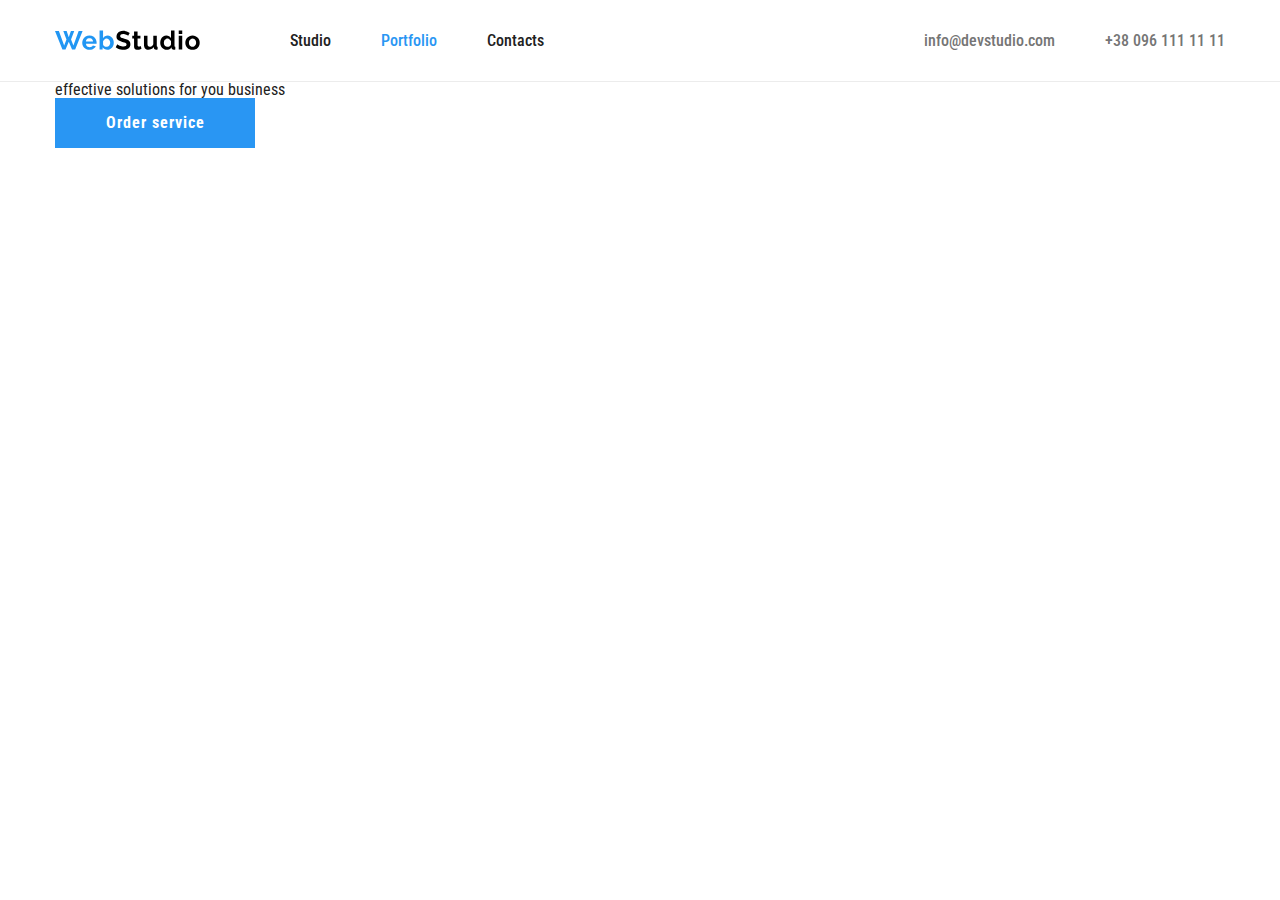
==== Portfolio.html @ 479fd9ca "use buttom" ====
<!DOCTYPE html>
<html lang="en">

<head>
    <meta charset="UTF-8">
	<title>Portfolio</title>
	<link rel="stylesheet" href="css/styles.css">
</head>

<body>
    <header class="header">
        <div class="container header_container">
            <a class="header_logo" href="#">
                <img src="images/header_logo.svg" alt="WebStudio" width="145" height="31">
            </a>
            <nav class="header_nav">
                <a href="index.html">Studio</a>
                <a class="active" href="#">Portfolio</a>
                <a href="#">Contacts</a>
            </nav>
            <div class="header_info">
                <a href="mailto:info@devstudio.com">info@devstudio.com</a>
                <a href="tel:+380961111111">+38 096 111 11 11</a>
            </div>
        </div>
    </header>
    
    <main>
        <section class="hero">
            <div class="container">
                <div class="hero_box">
                    <h1 class="hera_title">effective solutions for you business</h1>
                    <button class="hero_btn btn">Order service</button>
                </div>
            </div>
        </section>
    </main>
</body>
---- css/styles.css ----
@import url(reset.css);
@import url(font.css);

body {
    font-family: "Roboto", sans-serif;
    color: #212121;
}

.container {
    width: 1200px;
    margin: 0 auto;
    padding: 0 15px;
}

.btn {
    display: inline-block;
    color: #fff;
    font-size: 16px;
    font-weight: 700;
    letter-spacing: 1px;
    background: #2996F3;
    text-decoration: none;
    padding: 17px;
    min-width: 200px;
    cursor: pointer;
    text-align: center;
}

.header {
    padding: 25px 0;
    font-weight: 500;
    border-bottom: 1px solid #ececec;
}

.header_container {
    display: flex;
    align-items: center;
}

.header_logo {
    margin-right: 90px;
}

.header_nav,.header_info {
    display: flex;
    gap: 50px;
}

.header_nav a {
    text-decoration: none;
    color: #212121;
}

.header_info {
    margin-left: auto;
}

.header_info a {
    color: #757575;
    text-decoration: none;
}

.header_info a:hover, .header_nav a:hover {
    color: #2996F3;
}

.header_nav a.active {
    color: #2996F3;
}
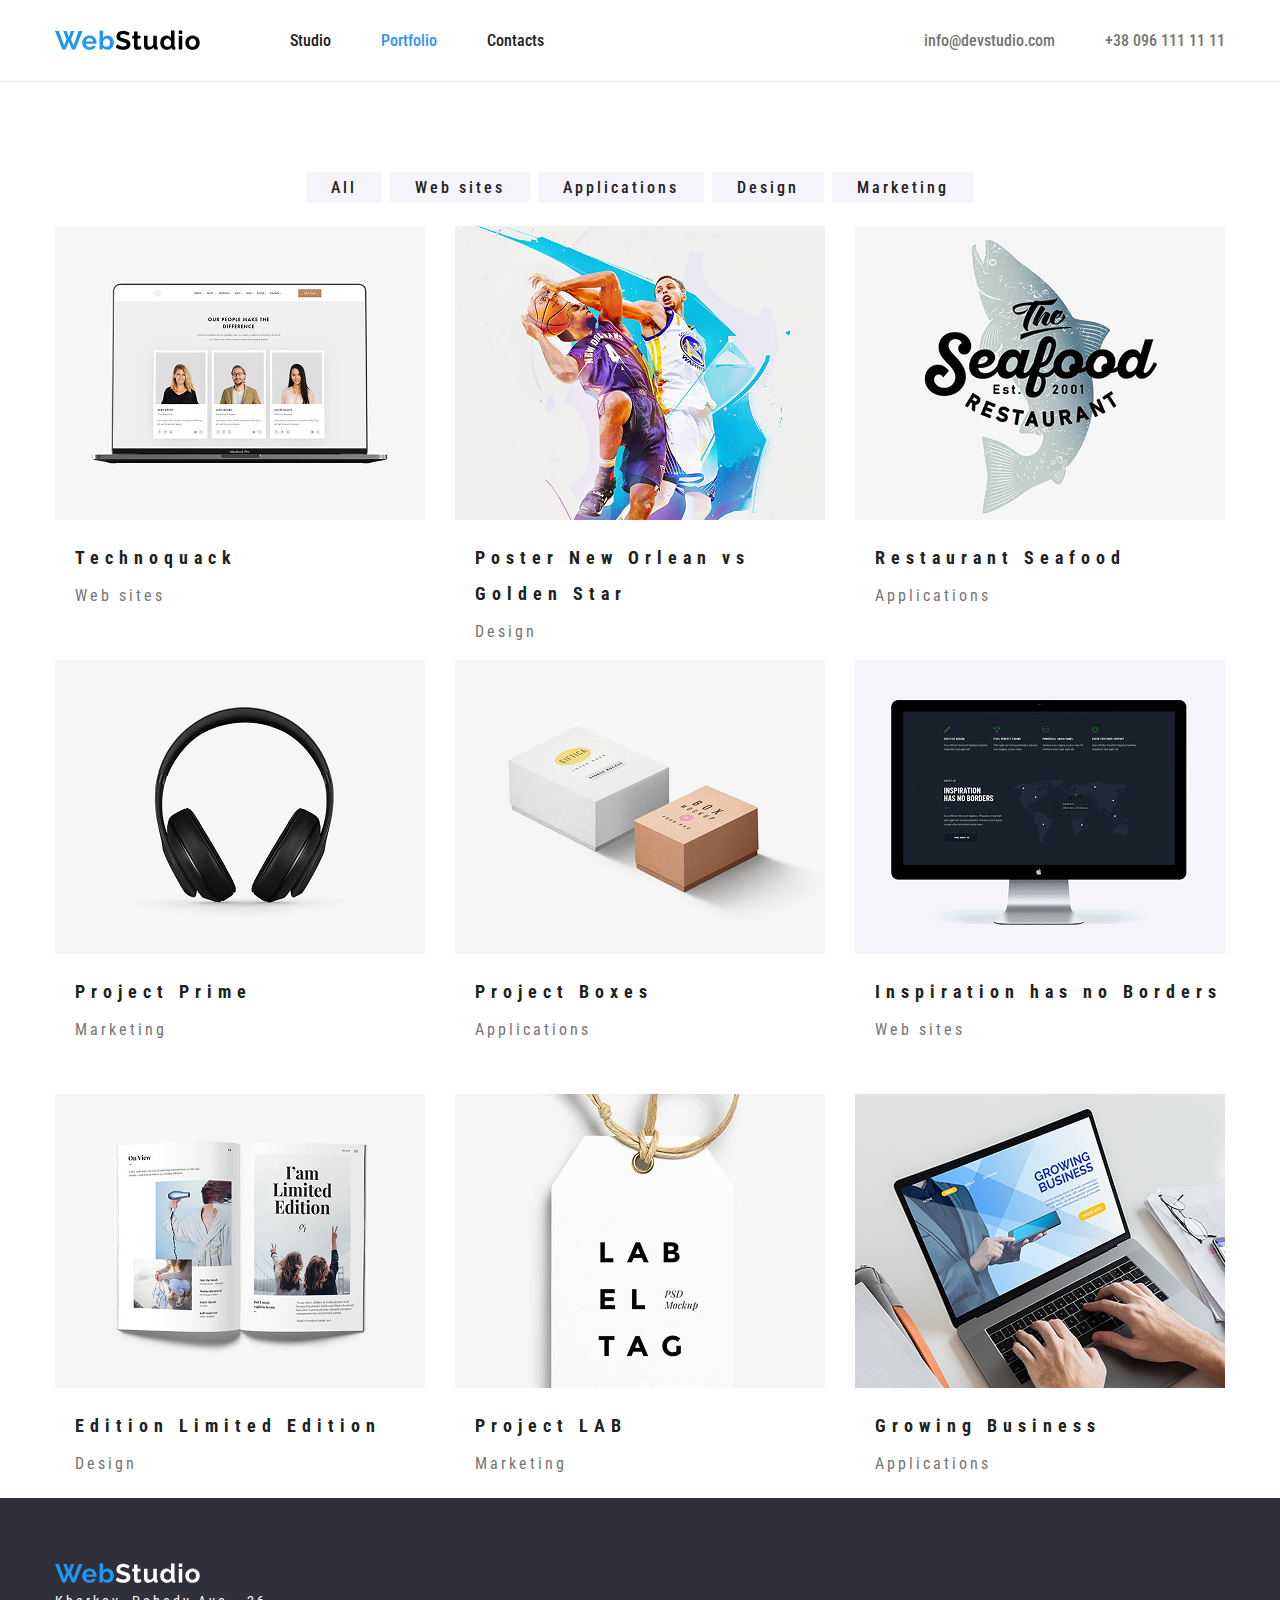
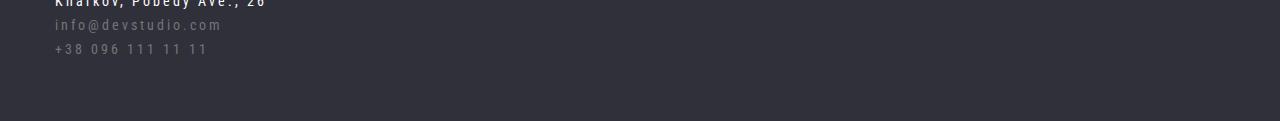
==== commit 65911b29: "portfolio" ====
--- a/Portfolio.html
+++ b/Portfolio.html
@@ -26,13 +26,85 @@
     </header>
     
     <main>
-        <section class="hero">
-            <div class="container">
-                <div class="hero_box">
-                    <h1 class="hera_title">effective solutions for you business</h1>
-                    <button class="hero_btn btn">Order service</button>
+        <section class="container">
+            <div class="button">
+                <div>
+                    <a class="btn_2 active" href="#">All</a>
+                </div>
+                <div>
+                    <a class="btn_2" href="#">Web sites</a>
+                </div>
+                <div>
+                    <a class="btn_2" href="#">Applications</a>
+                </div>
+                <div>
+                    <a class="btn_2" href="#">Design</a>
+                </div>
+                <div>
+                    <a class="btn_2" href="#">Marketing</a>
                 </div>
             </div>
         </section>
+
+        <section class="container">
+            <div class="cards_portfolio">
+                <div>
+                    <img src="images/portf1.png" alt="contrnt image" width="370" height="294">
+                    <p class="text_portfolio_1">Technoquack</p>
+                    <p class="text_portfolio_2">Web sites</p>
+                </div>
+                <div>
+                    <img src="images/portf2.png" alt="contrnt image" width="370" height="294">
+                    <p class="text_portfolio_1">Poster New Orlean vs Golden Star</p>
+                    <p class="text_portfolio_2">Design</p>
+                </div>
+                <div>
+                    <img src="images/portf3.png" alt="contrnt image" width="370" height="294">
+                    <p class="text_portfolio_1">Restaurant Seafood</p>
+                    <p class="text_portfolio_2">Applications</p>
+                </div>
+                <div>
+                    <img src="images/portf4.png" alt="contrnt image" width="370" height="294">
+                    <p class="text_portfolio_1">Project Prime</p>
+                    <p class="text_portfolio_2">Marketing</p>
+                </div>
+                <div>
+                    <img src="images/portf5.png" alt="contrnt image" width="370" height="294">
+                    <p class="text_portfolio_1">Project Boxes</p>
+                    <p class="text_portfolio_2">Applications</p>
+                </div>
+                <div>
+                    <img src="images/portf6.png" alt="contrnt image" width="370" height="294">
+                    <p class="text_portfolio_1">Inspiration has no Borders</p>
+                    <p class="text_portfolio_2">Web sites</p>
+                </div>
+                <div>
+                    <img src="images/portf7.png" alt="contrnt image" width="370" height="294">
+                    <p class="text_portfolio_1">Edition Limited Edition</p>
+                    <p class="text_portfolio_2">Design</p>
+                </div>
+                <div>
+                    <img src="images/portf8.png" alt="contrnt image" width="370" height="294">
+                    <p class="text_portfolio_1">Project LAB</p>
+                    <p class="text_portfolio_2">Marketing</p>
+                </div>
+                <div>
+                    <img src="images/portf9.png" alt="contrnt image" width="370" height="294">
+                    <p class="text_portfolio_1">Growing Business</p>
+                    <p class="text_portfolio_2">Applications</p>
+                </div>
+            </div>
+        </section>
+
+        <footer class="footer">
+            <div class="container">
+            <img src="images/footer_logo.svg" alt="WebStudio" width="145" height="31">
+            <div class="adress">
+            <a href="Kharkov, Pobedy Ave., 26">Kharkov, Pobedy Ave., 26</a>
+            <a href="mailto:info@devstudio.com">info@devstudio.com</a>
+            <a href="tel:+380961111111">+38 096 111 11 11</a>
+            </div>
+            </div>
+        </footer>
     </main>
 </body>--- a/css/styles.css
+++ b/css/styles.css
@@ -66,4 +66,202 @@
 
 .header_nav a.active {
     color: #2996F3;
+}
+
+.hero {
+    min-height: 600px;
+	background: #2F303A;
+	color: #fff;
+	display: flex;
+	flex-flow: column;
+	justify-content: center;
+}
+
+.hero_box {
+    text-align: center;
+    max-width: 700px;
+    margin: 0 auto;
+}
+
+.hero_title {
+    font-size: 44px;
+    line-height: 60px;
+    font-weight: 900;
+    text-transform: uppercase;
+    letter-spacing: 4px;
+    margin-bottom: 30px;
+}
+
+.about {
+	padding: 94px 0;
+}
+
+.about_cards {
+	display: flex;
+	gap: 30px;
+}
+
+.about_card h2 {
+	margin-bottom: 10px;
+	font-weight: 700;
+	text-transform: uppercase;
+}
+
+.about_card p {
+	color: #757575;
+	line-height: 29px;
+}
+
+.do {
+	padding-bottom: 94px;
+}
+
+.do_cards {
+	display: flex;
+	gap: 30px;
+}
+
+.do_title {
+	font-weight: 700;
+	font-size: 36px;
+	text-align: center;
+	margin-bottom: 50px;
+    letter-spacing: 3px;
+}
+
+.do_card {
+	height: 294px;
+	overflow: hidden;
+}
+
+.do_card img {
+	width: 100%;
+	height: 100%;
+	object-fit: cover;
+}
+
+.team {
+    padding: 94px 0;
+    background: #F5F4FA;
+}
+
+.people {
+    overflow: hidden;
+    background: #fff;
+    min-width: 270px;
+    min-height: 368px;
+
+}
+
+.team_name {
+    text-align: center;
+    margin-top: 30px;
+    font-weight: 500;
+    font-size: 16px;
+    color: #212121;
+    letter-spacing: 3px;
+}
+
+.team_qu {
+    text-align: center;
+    margin: 10px 0 30px 0;
+    font-weight: 400;
+    font-size: 16px;
+    color: #757575;
+    letter-spacing: 3px;
+}
+
+.footer {
+	background: #2F303A;
+	color: #fff;
+    max-height: 252px;
+    padding: 60px 0;
+    letter-spacing: 3px;
+}
+
+.adress {
+    font-weight: 400;
+    font-size: 14px;
+    line-height: 24px;
+    max-width: 231px;
+}
+
+.adress a {
+    color: #fff;
+    text-decoration: none;
+    display: flex;
+}
+
+.adress a+a {
+    color: #757575;
+}
+
+.adress a:hover {
+    color: #2996F3;
+}
+
+.button {
+    display: flex;
+    gap: 8px;
+    margin-top: 98px;
+    justify-content: center;
+}
+
+.btn_2 {
+    color: #212121;
+    background: #F5F4FA;
+    font-size: 16px;
+    font-weight: 500;
+    letter-spacing: 3px;
+    text-decoration: none;
+    padding: 6px 25px;
+    min-width: 78px;
+    cursor: pointer;
+    text-align: center;
+    border-radius: 3px;
+}
+
+.btn_2:hover {
+    background: #2996F3;
+    color: #F5F4FA;
+}
+
+.btn_2 a:active {
+    background: #2996F3;
+    color: #F5F4FA;
+}
+
+.cards_portfolio {
+    margin-top: 30px;
+    display: flex;
+    flex-wrap: wrap;
+    gap: 30px;
+    justify-content: space-between;
+}
+
+.cards_portfolio div {
+    max-width: 370px;
+    max-height: 404px;
+    /*border: solid 1px;*/
+}
+
+.text_portfolio_1 {
+    text-align: left;
+    margin: 20px 0 0 20px;
+    font-weight: 700;
+    font-size: 18px;
+    line-height: 36px;
+    color: #212121;
+    letter-spacing: 6px;
+    overflow: hidden;
+}
+
+.text_portfolio_2 {
+    text-align: left;
+    margin: 5px 0 20px 20px;
+    font-weight: 400;
+    font-size: 16px;
+    line-height: 30px;
+    color: #757575;
+    letter-spacing: 3px;
 }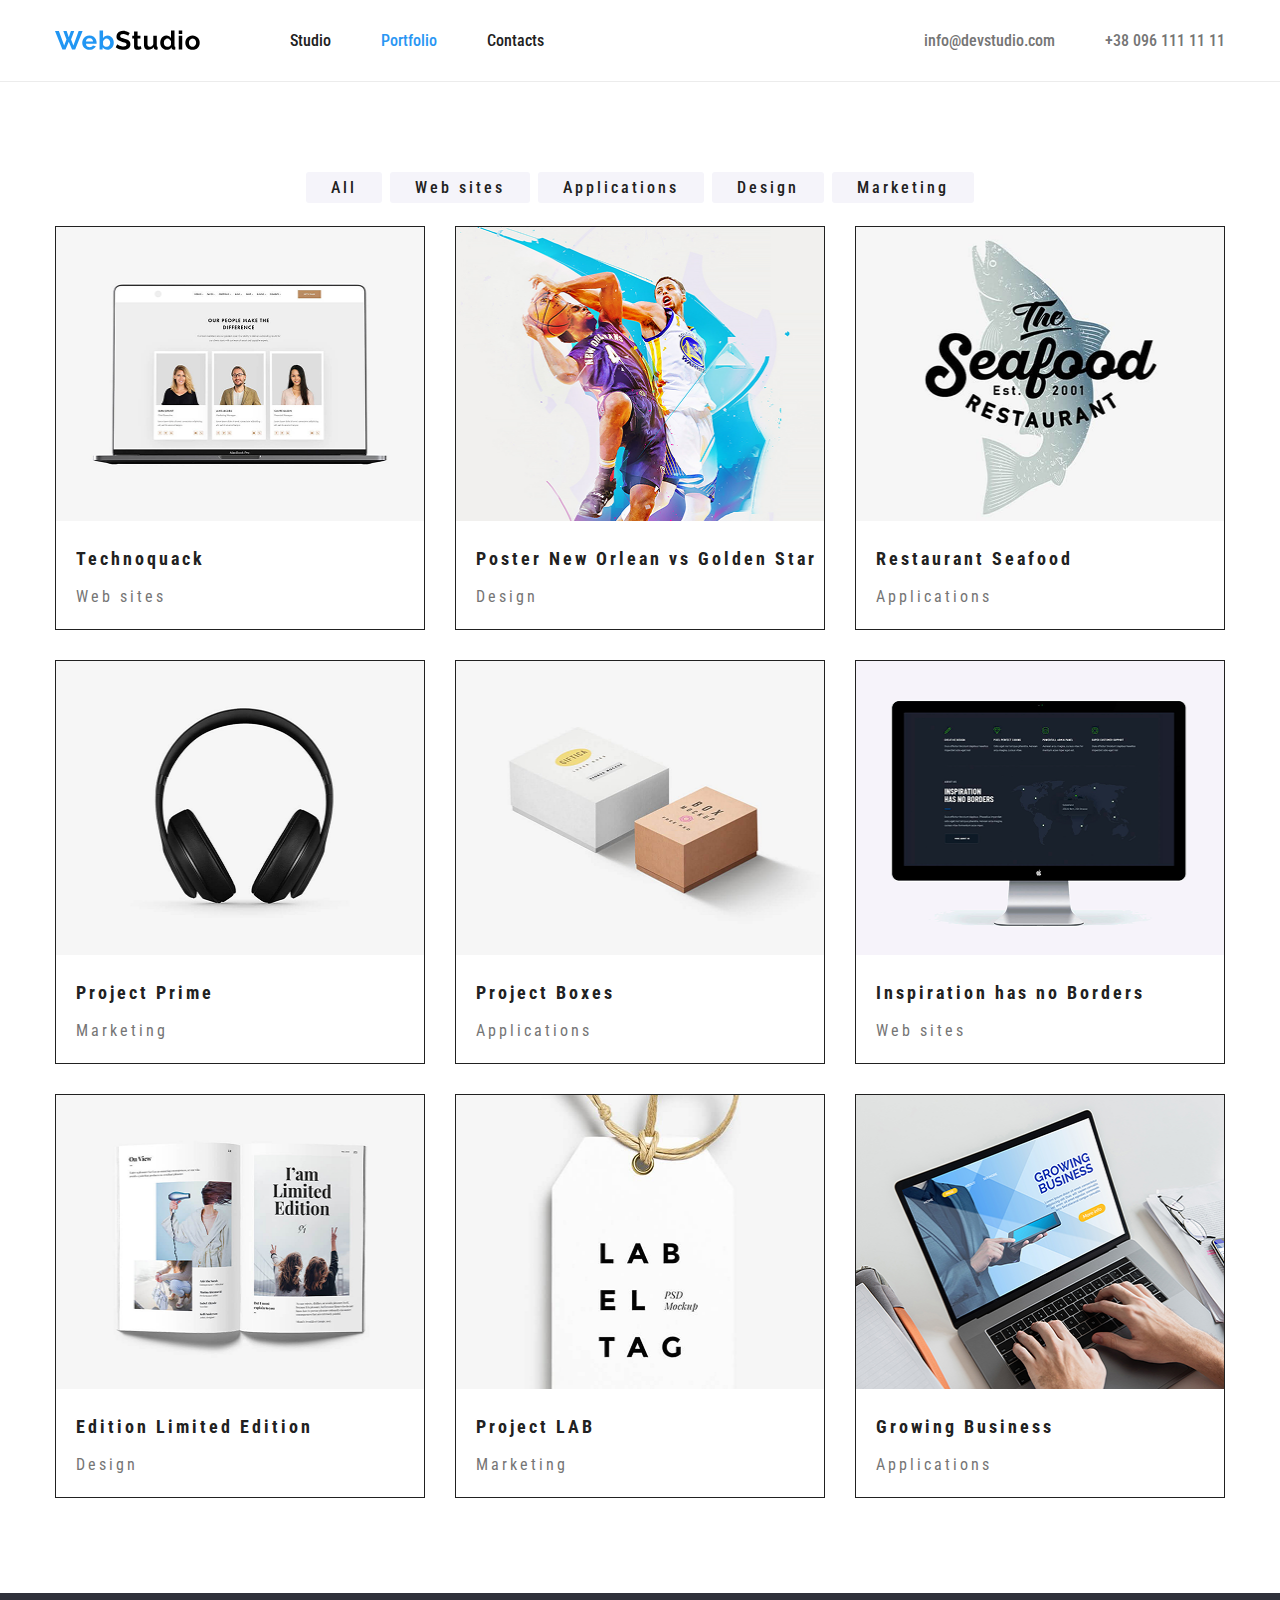
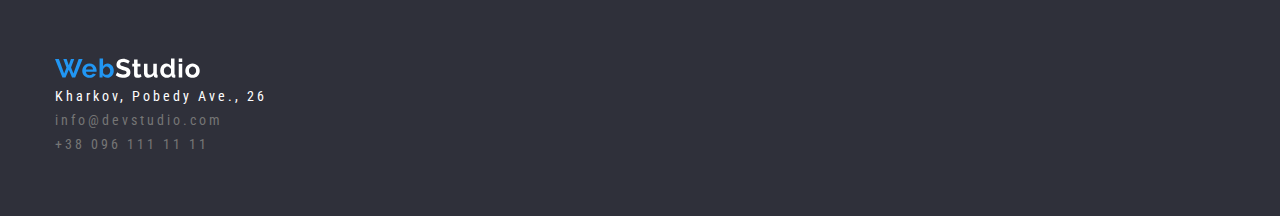
==== commit aedfdc6d: "correct" ====
--- a/Portfolio.html
+++ b/Portfolio.html
@@ -49,47 +49,47 @@
         <section class="container">
             <div class="cards_portfolio">
                 <div>
-                    <img src="images/portf1.png" alt="contrnt image" width="370" height="294">
+                    <img src="images/portf1.png" alt="contrnt image" width="368" height="294">
                     <p class="text_portfolio_1">Technoquack</p>
                     <p class="text_portfolio_2">Web sites</p>
                 </div>
                 <div>
-                    <img src="images/portf2.png" alt="contrnt image" width="370" height="294">
+                    <img src="images/portf2.png" alt="contrnt image" width="368" height="294">
                     <p class="text_portfolio_1">Poster New Orlean vs Golden Star</p>
                     <p class="text_portfolio_2">Design</p>
                 </div>
                 <div>
-                    <img src="images/portf3.png" alt="contrnt image" width="370" height="294">
+                    <img src="images/portf3.png" alt="contrnt image" width="368" height="294">
                     <p class="text_portfolio_1">Restaurant Seafood</p>
                     <p class="text_portfolio_2">Applications</p>
                 </div>
                 <div>
-                    <img src="images/portf4.png" alt="contrnt image" width="370" height="294">
+                    <img src="images/portf4.png" alt="contrnt image" width="368" height="294">
                     <p class="text_portfolio_1">Project Prime</p>
                     <p class="text_portfolio_2">Marketing</p>
                 </div>
                 <div>
-                    <img src="images/portf5.png" alt="contrnt image" width="370" height="294">
+                    <img src="images/portf5.png" alt="contrnt image" width="368" height="294">
                     <p class="text_portfolio_1">Project Boxes</p>
                     <p class="text_portfolio_2">Applications</p>
                 </div>
                 <div>
-                    <img src="images/portf6.png" alt="contrnt image" width="370" height="294">
+                    <img src="images/portf6.png" alt="contrnt image" width="368" height="294">
                     <p class="text_portfolio_1">Inspiration has no Borders</p>
                     <p class="text_portfolio_2">Web sites</p>
                 </div>
                 <div>
-                    <img src="images/portf7.png" alt="contrnt image" width="370" height="294">
+                    <img src="images/portf7.png" alt="contrnt image" width="368" height="294">
                     <p class="text_portfolio_1">Edition Limited Edition</p>
                     <p class="text_portfolio_2">Design</p>
                 </div>
                 <div>
-                    <img src="images/portf8.png" alt="contrnt image" width="370" height="294">
+                    <img src="images/portf8.png" alt="contrnt image" width="368" height="294">
                     <p class="text_portfolio_1">Project LAB</p>
                     <p class="text_portfolio_2">Marketing</p>
                 </div>
                 <div>
-                    <img src="images/portf9.png" alt="contrnt image" width="370" height="294">
+                    <img src="images/portf9.png" alt="contrnt image" width="368" height="294">
                     <p class="text_portfolio_1">Growing Business</p>
                     <p class="text_portfolio_2">Applications</p>
                 </div>
--- a/css/styles.css
+++ b/css/styles.css
@@ -237,12 +237,13 @@
     flex-wrap: wrap;
     gap: 30px;
     justify-content: space-between;
+    margin-bottom: 95px;
 }
 
 .cards_portfolio div {
     max-width: 370px;
     max-height: 404px;
-    /*border: solid 1px;*/
+    border: solid 1px;
 }
 
 .text_portfolio_1 {
@@ -252,8 +253,8 @@
     font-size: 18px;
     line-height: 36px;
     color: #212121;
-    letter-spacing: 6px;
-    overflow: hidden;
+    letter-spacing: 3px;
+    overflow-y: hidden;
 }
 
 .text_portfolio_2 {
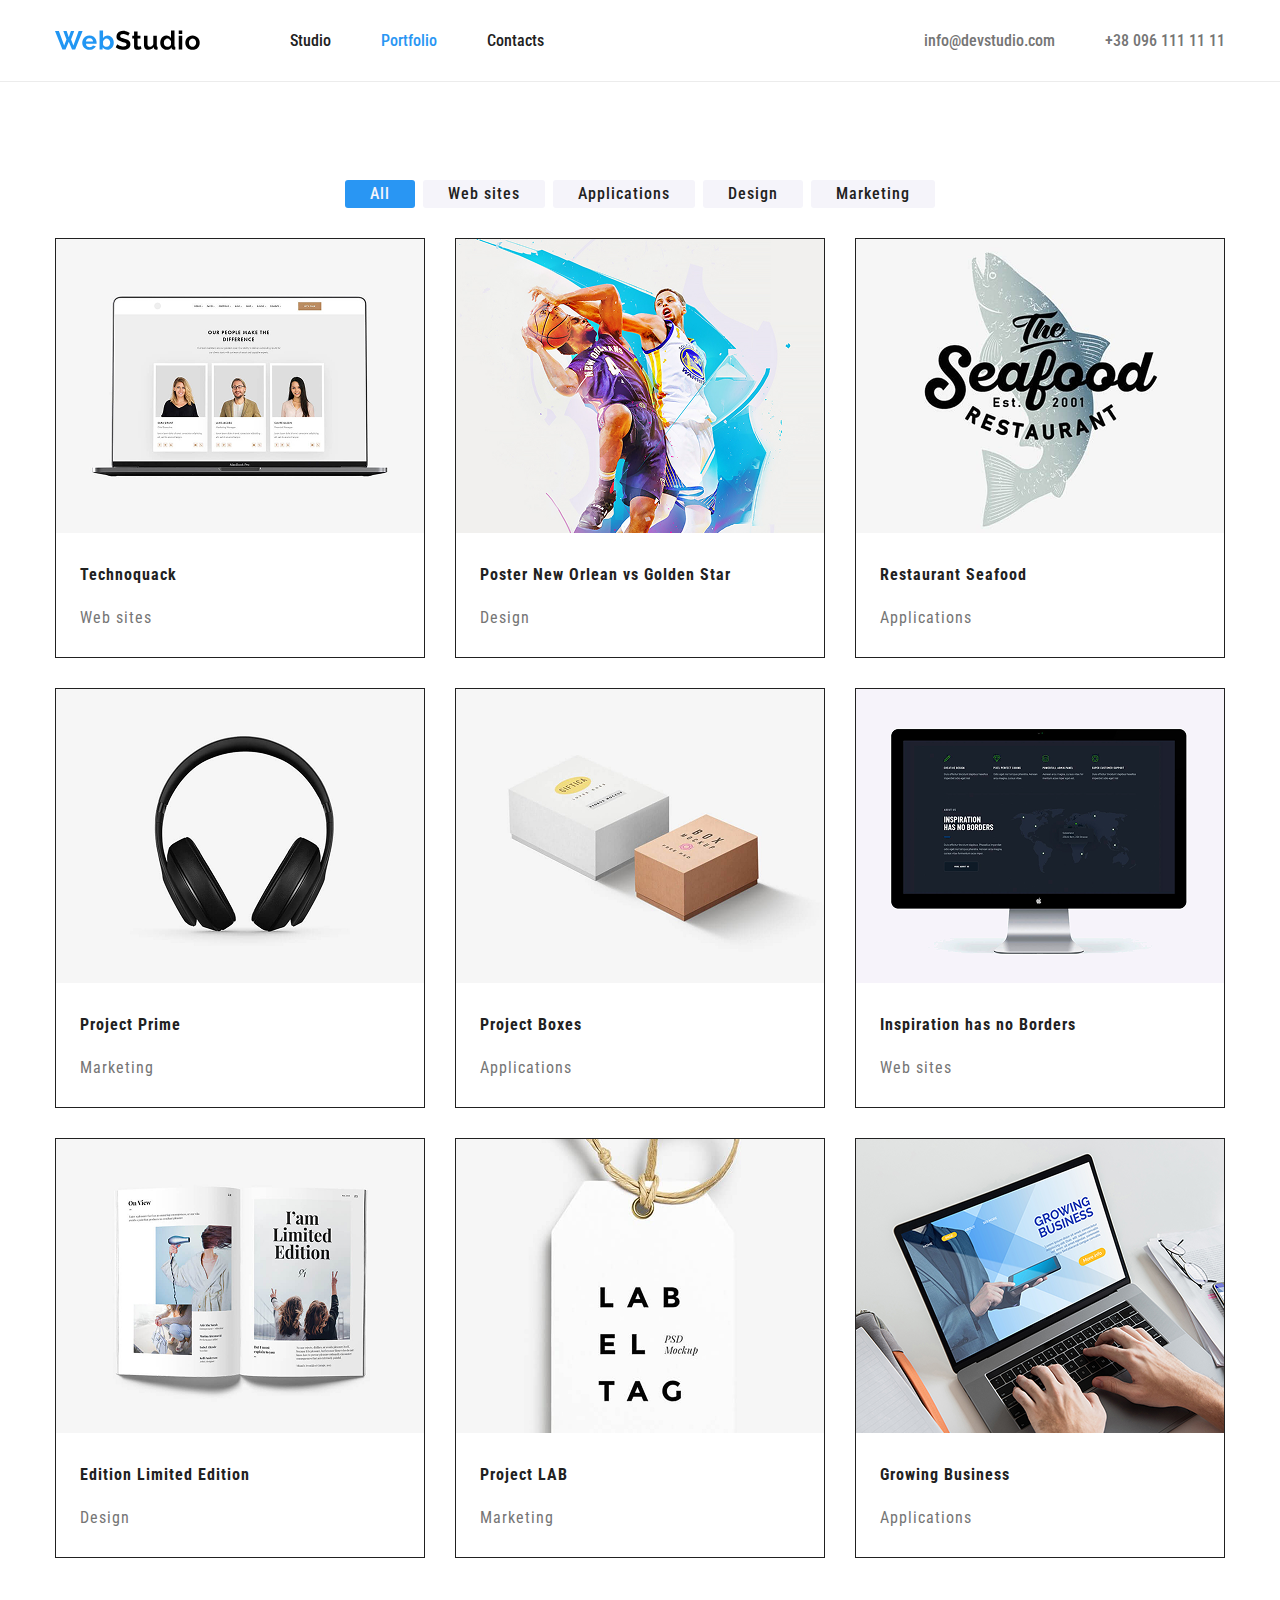
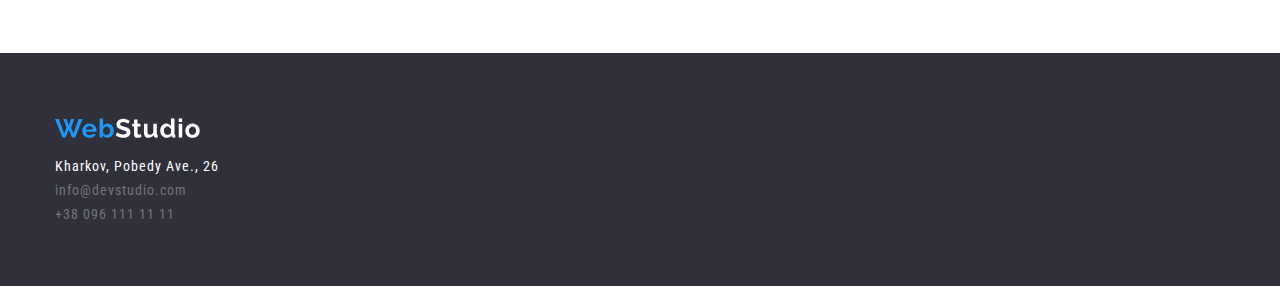
==== commit 3acf4ca6: "Робота над помилками" ====
--- a/Portfolio.html
+++ b/Portfolio.html
@@ -28,21 +28,11 @@
     <main>
         <section class="container">
             <div class="button">
-                <div>
-                    <a class="btn_2 active" href="#">All</a>
-                </div>
-                <div>
-                    <a class="btn_2" href="#">Web sites</a>
-                </div>
-                <div>
-                    <a class="btn_2" href="#">Applications</a>
-                </div>
-                <div>
-                    <a class="btn_2" href="#">Design</a>
-                </div>
-                <div>
-                    <a class="btn_2" href="#">Marketing</a>
-                </div>
+                <a class="btn_2 active" href="#">All</a>
+                <a class="btn_2" href="#">Web sites</a>
+                <a class="btn_2" href="#">Applications</a>
+                <a class="btn_2" href="#">Design</a>
+                <a class="btn_2" href="#">Marketing</a>
             </div>
         </section>
 
@@ -50,55 +40,75 @@
             <div class="cards_portfolio">
                 <div>
                     <img src="images/portf1.png" alt="contrnt image" width="368" height="294">
-                    <p class="text_portfolio_1">Technoquack</p>
-                    <p class="text_portfolio_2">Web sites</p>
+                    <div class="text_portfolio">
+                        <h3>Technoquack</h3>
+                        <p>Web sites</p>
+                    </div>
                 </div>
                 <div>
                     <img src="images/portf2.png" alt="contrnt image" width="368" height="294">
-                    <p class="text_portfolio_1">Poster New Orlean vs Golden Star</p>
-                    <p class="text_portfolio_2">Design</p>
+                    <div class="text_portfolio">
+                        <h3>Poster New Orlean vs Golden Star</h3>
+                        <p>Design</p>
+                    </div>
                 </div>
                 <div>
                     <img src="images/portf3.png" alt="contrnt image" width="368" height="294">
-                    <p class="text_portfolio_1">Restaurant Seafood</p>
-                    <p class="text_portfolio_2">Applications</p>
+                    <div class="text_portfolio">
+                        <h3>Restaurant Seafood</h3>
+                        <p>Applications</p>
+                    </div>
                 </div>
                 <div>
                     <img src="images/portf4.png" alt="contrnt image" width="368" height="294">
-                    <p class="text_portfolio_1">Project Prime</p>
-                    <p class="text_portfolio_2">Marketing</p>
+                    <div class="text_portfolio">
+                        <h3>Project Prime</h3>
+                        <p>Marketing</p>
+                    </div>
                 </div>
                 <div>
                     <img src="images/portf5.png" alt="contrnt image" width="368" height="294">
-                    <p class="text_portfolio_1">Project Boxes</p>
-                    <p class="text_portfolio_2">Applications</p>
+                    <div class="text_portfolio">
+                        <h3>Project Boxes</h3>
+                        <p>Applications</p>
+                    </div>
                 </div>
                 <div>
                     <img src="images/portf6.png" alt="contrnt image" width="368" height="294">
-                    <p class="text_portfolio_1">Inspiration has no Borders</p>
-                    <p class="text_portfolio_2">Web sites</p>
+                    <div class="text_portfolio">
+                        <h3>Inspiration has no Borders</h3>
+                        <p>Web sites</p>
+                    </div>
                 </div>
                 <div>
                     <img src="images/portf7.png" alt="contrnt image" width="368" height="294">
-                    <p class="text_portfolio_1">Edition Limited Edition</p>
-                    <p class="text_portfolio_2">Design</p>
+                    <div class="text_portfolio">
+                        <h3>Edition Limited Edition</h3>
+                        <p>Design</p>
+                    </div>
                 </div>
                 <div>
                     <img src="images/portf8.png" alt="contrnt image" width="368" height="294">
-                    <p class="text_portfolio_1">Project LAB</p>
-                    <p class="text_portfolio_2">Marketing</p>
+                    <div class="text_portfolio">
+                        <h3>Project LAB</h3>
+                        <p>Marketing</p>
+                    </div>
                 </div>
                 <div>
                     <img src="images/portf9.png" alt="contrnt image" width="368" height="294">
-                    <p class="text_portfolio_1">Growing Business</p>
-                    <p class="text_portfolio_2">Applications</p>
+                    <div class="text_portfolio">
+                        <h3>Growing Business</h3>
+                        <p>Applications</p>
+                    </div>
                 </div>
             </div>
         </section>
 
         <footer class="footer">
             <div class="container">
-            <img src="images/footer_logo.svg" alt="WebStudio" width="145" height="31">
+            <a href="#">
+                <img src="images/footer_logo.svg" alt="WebStudio" width="145" height="31">
+            </a>
             <div class="adress">
             <a href="Kharkov, Pobedy Ave., 26">Kharkov, Pobedy Ave., 26</a>
             <a href="mailto:info@devstudio.com">info@devstudio.com</a>
--- a/css/styles.css
+++ b/css/styles.css
@@ -126,7 +126,7 @@
 	font-size: 36px;
 	text-align: center;
 	margin-bottom: 50px;
-    letter-spacing: 3px;
+    letter-spacing: 1px;
 }
 
 .do_card {
@@ -148,27 +148,34 @@
 .people {
     overflow: hidden;
     background: #fff;
-    min-width: 270px;
-    min-height: 368px;
-
+    flex: 1 1 25%;
+}
+
+.people img {
+    width: 100%;
+    height: 260px;
+    object-fit: cover;
 }
 
 .team_name {
-    text-align: center;
-    margin-top: 30px;
+    padding: 24px;
+}
+
+.team_name h3 {
+    text-align: center;
     font-weight: 500;
     font-size: 16px;
     color: #212121;
-    letter-spacing: 3px;
-}
-
-.team_qu {
-    text-align: center;
-    margin: 10px 0 30px 0;
+    letter-spacing: 1px;
+}
+
+.team_name p {
+    text-align: center;
     font-weight: 400;
     font-size: 16px;
     color: #757575;
-    letter-spacing: 3px;
+    letter-spacing: 1px;
+    margin: 10px 0 0;
 }
 
 .footer {
@@ -176,14 +183,21 @@
 	color: #fff;
     max-height: 252px;
     padding: 60px 0;
-    letter-spacing: 3px;
+    letter-spacing: 1px;
+}
+
+.footer a{
+    display: inline-block;
 }
 
 .adress {
     font-weight: 400;
     font-size: 14px;
     line-height: 24px;
-    max-width: 231px;
+    flex-direction: column;
+    margin: 10px 0 0;
+    display: flex;
+    align-items: flex-start;
 }
 
 .adress a {
@@ -212,13 +226,13 @@
     background: #F5F4FA;
     font-size: 16px;
     font-weight: 500;
-    letter-spacing: 3px;
+    letter-spacing: 1px;
     text-decoration: none;
     padding: 6px 25px;
-    min-width: 78px;
     cursor: pointer;
     text-align: center;
     border-radius: 3px;
+    display: block;
 }
 
 .btn_2:hover {
@@ -226,7 +240,7 @@
     color: #F5F4FA;
 }
 
-.btn_2 a:active {
+.btn_2.active {
     background: #2996F3;
     color: #F5F4FA;
 }
@@ -236,33 +250,44 @@
     display: flex;
     flex-wrap: wrap;
     gap: 30px;
-    justify-content: space-between;
     margin-bottom: 95px;
 }
 
 .cards_portfolio div {
-    max-width: 370px;
-    max-height: 404px;
+    flex: 1 1 30%;
     border: solid 1px;
 }
 
-.text_portfolio_1 {
+.cards_portfolio div>div {
+    border: none;
+}
+
+.cards_portfolio img {
+    width: 100%;
+    height: 294px;
+    object-fit: cover;
+}
+
+.text_portfolio h3 {
     text-align: left;
-    margin: 20px 0 0 20px;
     font-weight: 700;
-    font-size: 18px;
+    font-size: 16px;
+    color: #212121;
+    letter-spacing: 1px;
     line-height: 36px;
-    color: #212121;
-    letter-spacing: 3px;
-    overflow-y: hidden;
-}
-
-.text_portfolio_2 {
+}
+
+.text_portfolio p {
     text-align: left;
-    margin: 5px 0 20px 20px;
     font-weight: 400;
     font-size: 16px;
     line-height: 30px;
     color: #757575;
-    letter-spacing: 3px;
-}+    letter-spacing: 1px;
+    margin: 10px 0 0;
+}
+
+.text_portfolio {
+    border: none;
+    padding: 24px;
+}
